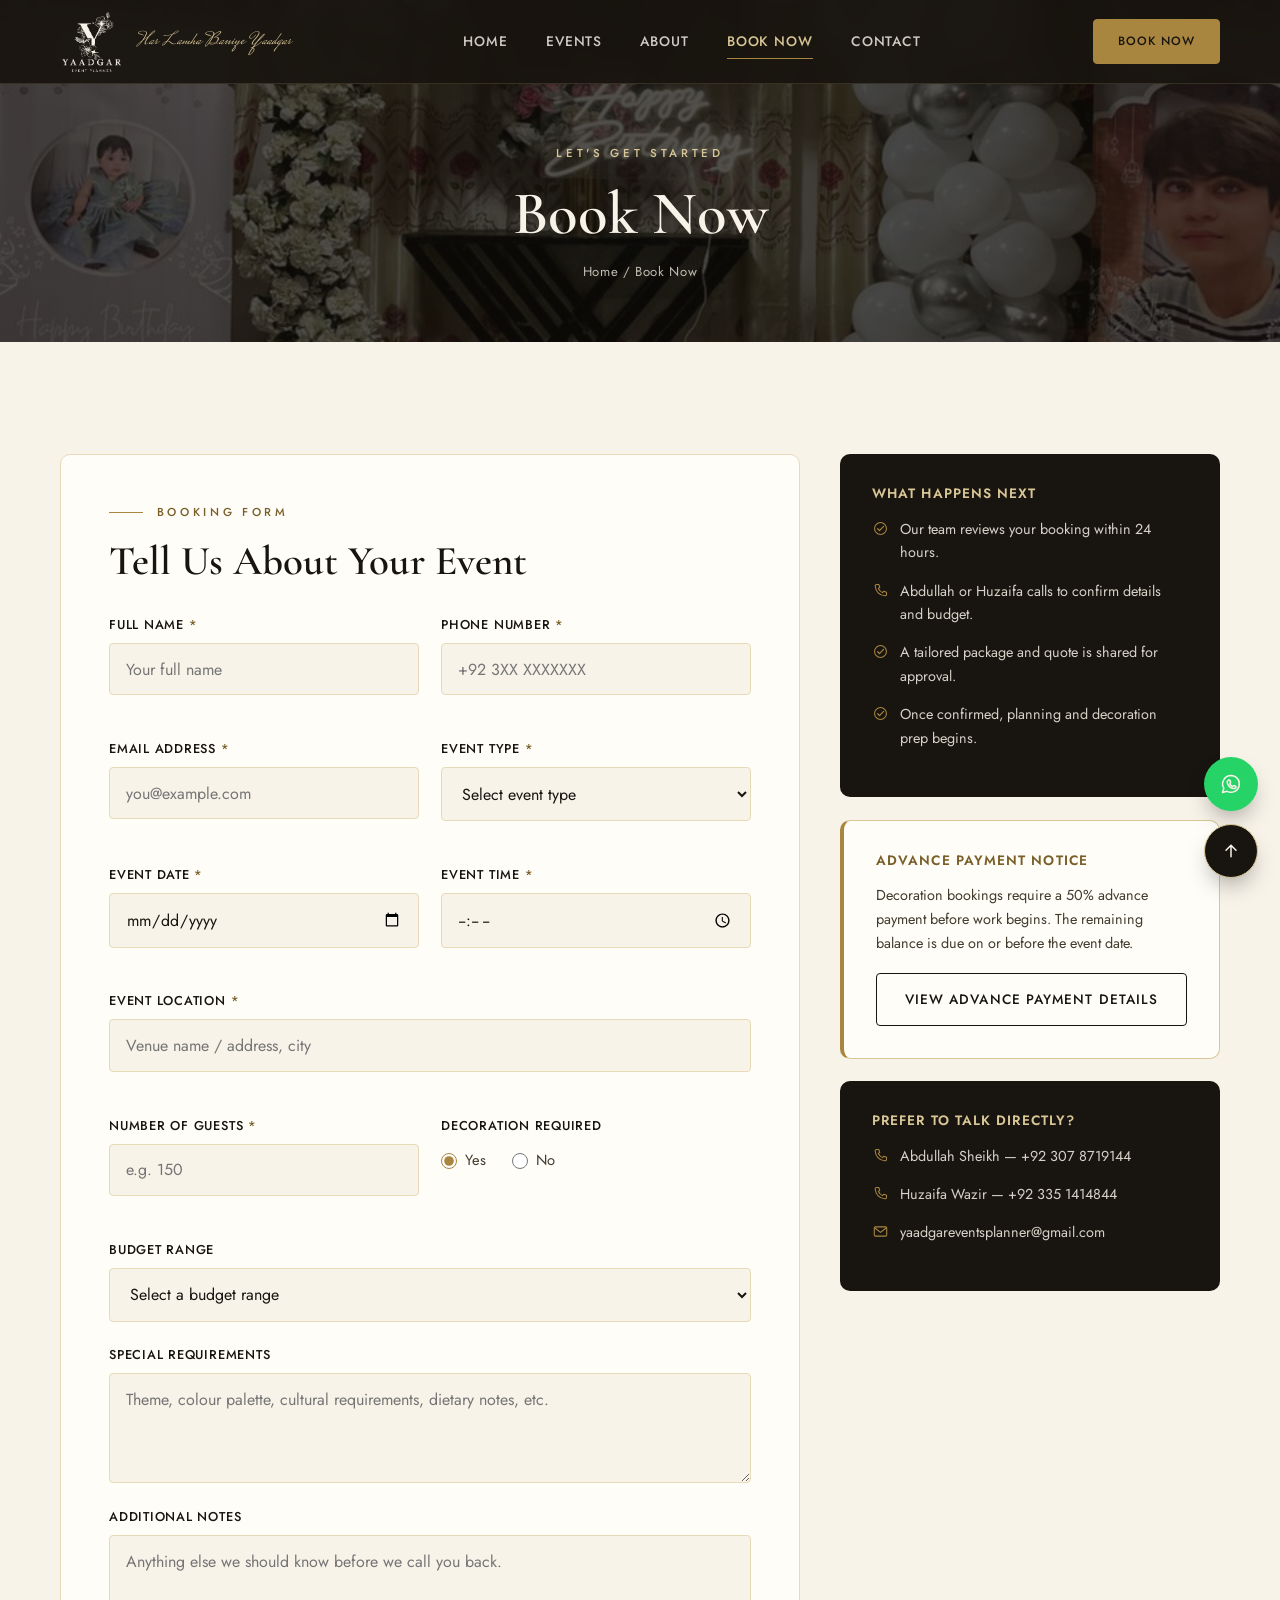
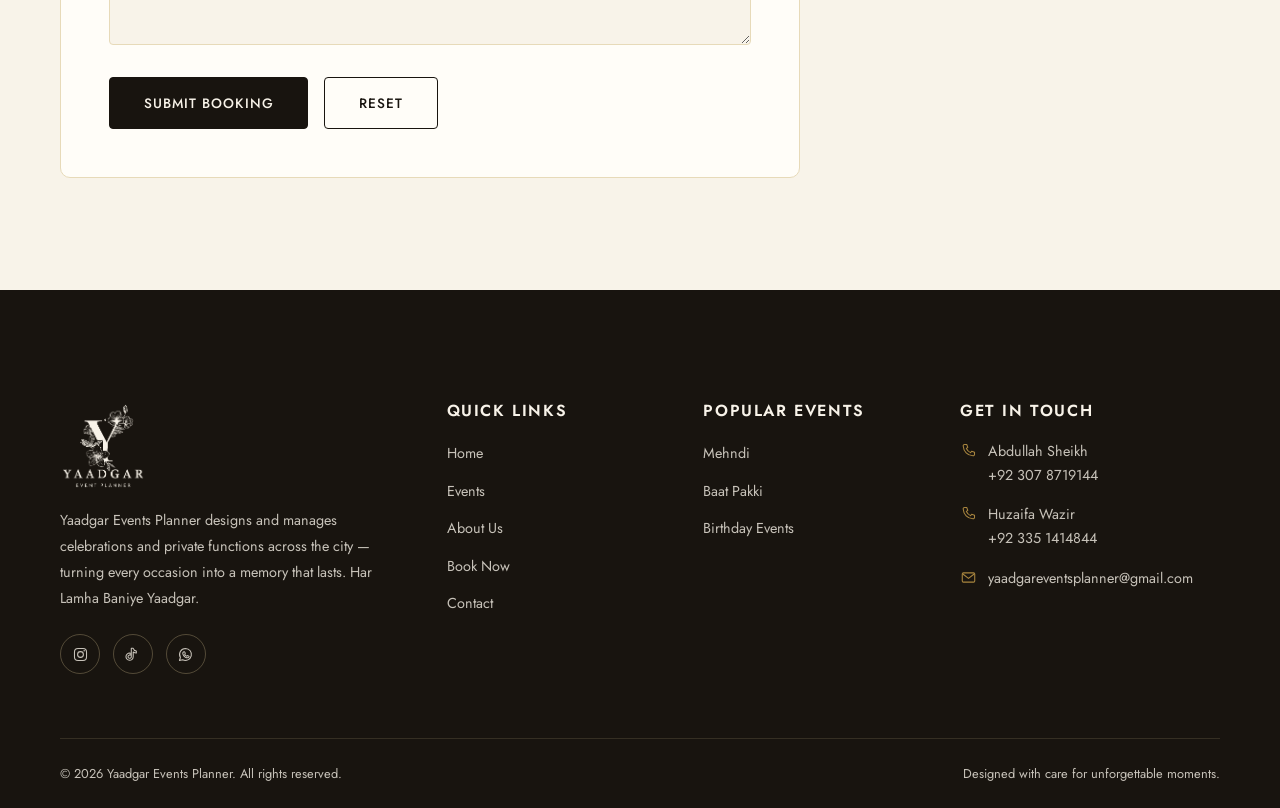
==== book.html @ baa15ef1 "website" ====
<!DOCTYPE html>
<html lang="en">
<head>
<meta charset="UTF-8">
<meta name="viewport" content="width=device-width, initial-scale=1.0">
<title>Book Now | Yaadgar Events Planner</title>
<meta name="description" content="Book your mehndi, corporate event or private party with Yaadgar Events Planner. Fill out our booking form and our team will confirm within 24 hours.">
<link rel="icon" href="images/logo/favicon.png" type="image/png">
<link rel="preconnect" href="https://fonts.googleapis.com">
<link rel="preconnect" href="https://fonts.gstatic.com" crossorigin>
<link href="https://fonts.googleapis.com/css2?family=Cormorant+Garamond:wght@500;600;700&family=Jost:wght@400;500;600&family=Mrs+Saint+Delafield&display=swap" rel="stylesheet">
<link rel="stylesheet" href="css/style.css">
</head>
<body data-page="book">

<div class="preloader" id="preloader"><div class="preloader-mark"><img src="images/logo/logo-cream.png" alt="Loading"><div class="preloader-bar"></div></div></div>

<div id="header-mount"></div>

<section class="page-hero" style="--img:url('../images/gallery/birthday/birthday-8.jpg'); min-height:38vh">
  <div>
    <p class="eyebrow">Let's Get Started</p>
    <h1>Book Now</h1>
    <p class="breadcrumb"><a href="index.html">Home</a> / Book Now</p>
  </div>
</section>

<section class="booking-wrap">
  <div class="container">
    <div class="booking-grid">

      <form class="booking-card reveal" id="bookingForm" novalidate>
        <p class="eyebrow">Booking Form</p>
        <h2 class="section-title" style="margin-bottom:1.8rem">Tell Us About Your Event</h2>

        <div class="form-grid">
          <div class="field">
            <label for="fullName">Full Name <span class="req">*</span></label>
            <input type="text" id="fullName" name="fullName" required placeholder="Your full name">
            <span class="error-msg"></span>
          </div>
          <div class="field">
            <label for="phone">Phone Number <span class="req">*</span></label>
            <input type="tel" id="phone" name="phone" required placeholder="+92 3XX XXXXXXX">
            <span class="error-msg"></span>
          </div>
          <div class="field">
            <label for="email">Email Address <span class="req">*</span></label>
            <input type="email" id="email" name="email" required placeholder="you@example.com">
            <span class="error-msg"></span>
          </div>
          <div class="field">
            <label for="eventType">Event Type <span class="req">*</span></label>
            <select id="eventType" name="eventType" required>
              <option value="">Select event type</option>
              <option>Birthday Events</option>
              <option>Mehndi</option>
              <option>Baat Pakki</option>
              <option>Bridal Shower</option>
              <option>Anniversary</option>
              <option>Aqeeqah</option>
            </select>
            <span class="error-msg"></span>
          </div>
          <div class="field">
            <label for="eventDate">Event Date <span class="req">*</span></label>
            <input type="date" id="eventDate" name="eventDate" required>
            <span class="error-msg"></span>
          </div>
          <div class="field">
            <label for="eventTime">Event Time <span class="req">*</span></label>
            <input type="time" id="eventTime" name="eventTime" required>
            <span class="error-msg"></span>
          </div>
          <div class="field full">
            <label for="location">Event Location <span class="req">*</span></label>
            <input type="text" id="location" name="location" required placeholder="Venue name / address, city">
            <span class="error-msg"></span>
          </div>
          <div class="field">
            <label for="guests">Number Of Guests <span class="req">*</span></label>
            <input type="number" id="guests" name="guests" min="1" required placeholder="e.g. 150">
            <span class="error-msg"></span>
          </div>
          <div class="field">
            <label>Decoration Required</label>
            <div class="radio-row">
              <label><input type="radio" name="decoration" value="Yes" checked> Yes</label>
              <label><input type="radio" name="decoration" value="No"> No</label>
            </div>
          </div>
          <div class="field full">
            <label for="budget">Budget Range</label>
            <select id="budget" name="budget">
              <option value="">Select a budget range</option>
              <option>Under PKR 100,000</option>
              <option>PKR 100,000 – 300,000</option>
              <option>PKR 300,000 – 600,000</option>
              <option>PKR 600,000 – 1,000,000</option>
              <option>Above PKR 1,000,000</option>
            </select>
          </div>
          <div class="field full">
            <label for="requirements">Special Requirements</label>
            <textarea id="requirements" name="requirements" placeholder="Theme, colour palette, cultural requirements, dietary notes, etc."></textarea>
          </div>
          <div class="field full">
            <label for="notes">Additional Notes</label>
            <textarea id="notes" name="notes" placeholder="Anything else we should know before we call you back."></textarea>
          </div>
        </div>

        <div class="form-actions">
          <button type="submit" class="btn btn-primary">Submit Booking</button>
          <button type="reset" class="btn btn-outline">Reset</button>
        </div>
      </form>

      <aside class="booking-aside">
        <div class="aside-card reveal">
          <h4>What Happens Next</h4>
          <ul>
            <li><svg><use href="#icon-check-circle"/></svg><span>Our team reviews your booking within 24 hours.</span></li>
            <li><svg><use href="#icon-phone"/></svg><span>Abdullah or Huzaifa calls to confirm details and budget.</span></li>
            <li><svg><use href="#icon-check-circle"/></svg><span>A tailored package and quote is shared for approval.</span></li>
            <li><svg><use href="#icon-check-circle"/></svg><span>Once confirmed, planning and decoration prep begins.</span></li>
          </ul>
        </div>
        <div class="aside-card notice reveal">
          <h4>Advance Payment Notice</h4>
          <p style="font-size:.9rem">Decoration bookings require a 50% advance payment before work begins. The remaining balance is due on or before the event date.</p>
          <button type="button" class="btn btn-outline btn-block" id="viewAdvancePaymentBtn" style="margin-top:1.1rem">View Advance Payment Details</button>
        </div>
        <div class="aside-card reveal">
          <h4>Prefer To Talk Directly?</h4>
          <ul>
            <li><svg><use href="#icon-phone"/></svg><span>Abdullah Sheikh — +92 307 8719144</span></li>
            <li><svg><use href="#icon-phone"/></svg><span>Huzaifa Wazir — +92 335 1414844</span></li>
            <li><svg><use href="#icon-mail"/></svg><span>yaadgareventsplanner@gmail.com</span></li>
          </ul>
        </div>
      </aside>
    </div>
  </div>
</section>

<div id="footer-mount"></div>
<div id="float-mount"></div>

<!-- Booking confirmation modal -->
<div class="modal-overlay" id="confirmModal">
  <div class="modal-box">
    <button class="modal-close-x" id="modalCloseX" aria-label="Close"><svg style="width:18px;height:18px"><use href="#icon-close"/></svg></button>
    <div class="modal-check"><svg><use href="#icon-check-circle"/></svg></div>
    <h3>Booking Received!</h3>
    <p>Thank you for choosing Yaadgar Events Planner. Our team will review your request and get in touch within 24 hours to confirm details.</p>
    <div style="display:flex;flex-direction:column;gap:.8rem">
      <button class="btn btn-gold" id="proceedAdvanceBtn">Proceed To Advance Payment</button>
      <button class="btn btn-outline" id="modalCloseBtn">Done</button>
    </div>
  </div>
</div>

<!-- Advance payment details modal -->
<div class="modal-overlay" id="advanceModal">
  <div class="modal-box" style="max-width:500px;text-align:left">
    <button class="modal-close-x" id="advanceModalCloseX" aria-label="Close"><svg style="width:18px;height:18px"><use href="#icon-close"/></svg></button>
    <div style="text-align:center">
      <div class="modal-check" style="background:var(--ink)"><svg><use href="#icon-wallet"/></svg></div>
      <h3>50% Advance Payment</h3>
      <p style="margin-bottom:1.6rem">Please pay 50% of your package amount using any of the methods below to confirm your booking. Share the payment screenshot with us on WhatsApp once done.</p>
    </div>
    <div style="display:flex;flex-direction:column;gap:1rem;margin-bottom:1.6rem">
      <div style="background:var(--cream);border:1px solid var(--sand);border-radius:var(--radius-sm);padding:1rem 1.2rem">
        <h4 style="font-size:.8rem;text-transform:uppercase;letter-spacing:.06em;color:var(--bronze-deep);margin-bottom:.4rem">Bank Transfer</h4>
        <p style="font-size:.9rem">Account Title: <strong>Muhammad Abdullah</strong><br>Bank: UBL<br>Account No: PK85UNIL0109000333225202</p>
      </div>
      <div style="background:var(--cream);border:1px solid var(--sand);border-radius:var(--radius-sm);padding:1rem 1.2rem">
        <h4 style="font-size:.8rem;text-transform:uppercase;letter-spacing:.06em;color:var(--bronze-deep);margin-bottom:.4rem">Naya Pay</h4>
        <p style="font-size:.9rem">Account Title: <strong>Huzaifa Wazir</strong><br>Number: +92 335 1414844</p>
      </div>
      <div style="background:var(--cream);border:1px solid var(--sand);border-radius:var(--radius-sm);padding:1rem 1.2rem">
        <h4 style="font-size:.8rem;text-transform:uppercase;letter-spacing:.06em;color:var(--bronze-deep);margin-bottom:.4rem">EasyPaisa</h4>
        <p style="font-size:.9rem">Account Title: <strong>Muhammad Abdullah</strong><br>Number: +92 307 8719144 </p>
      </div>
    </div>
    <a href="https://wa.me/923078719144" target="_blank" rel="noopener" class="btn btn-primary btn-block">Send Payment Screenshot On WhatsApp</a>
  </div>
</div>

<script src="js/main.js"></script>
<script>
  document.addEventListener('DOMContentLoaded', () => {
    initLayout('book');
    initBookingForm();
    initAdvancePaymentModal();
  });
</script>
</body>
</html>
---- css/style.css ----
/* ==========================================================================
   YAADGAR EVENTS PLANNER — Design System
   "Har Lamha Baniye Yaadgar"
   Palette drawn from the brand logo & business card: ivory, ink, bronze-gold.
   ========================================================================== */

/* ---- Design Tokens ---- */
:root{
  /* Colors */
  --cream:        #F8F3E9;
  --paper:        #FFFDF8;
  --sand:         #E7DAB9;
  --ink:          #18140F;
  --ink-soft:     #423B2E;
  --bronze:       #A9863F;
  --bronze-deep:  #7A5F28;
  --bronze-light: #D9C696;
  --overlay-dark: rgba(15, 12, 8, 0.72);

  /* Typography */
  --font-display: 'Cormorant Garamond', 'Georgia', serif;
  --font-body: 'Jost', 'Segoe UI', sans-serif;
  --font-script: 'Mrs Saint Delafield', cursive;

  /* Spacing scale */
  --space-xs: 0.5rem;
  --space-sm: 1rem;
  --space-md: 2rem;
  --space-lg: 4rem;
  --space-xl: 7rem;

  /* Layout */
  --container-w: 1240px;
  --radius-sm: 4px;
  --radius-md: 10px;
  --nav-height: 84px;

  /* Motion */
  --ease: cubic-bezier(.4,0,.2,1);
  --dur: 0.45s;
}

/* ---- Reset ---- */
*, *::before, *::after{ box-sizing: border-box; margin:0; padding:0; }
html{ scroll-behavior: smooth; scroll-padding-top: var(--nav-height); }
body{
  font-family: var(--font-body);
  color: var(--ink-soft);
  background: var(--cream);
  line-height: 1.65;
  -webkit-font-smoothing: antialiased;
  overflow-x: hidden;
}
img{ max-width:100%; display:block; }
a{ color:inherit; text-decoration:none; }
ul{ list-style:none; }
button{ font-family:inherit; cursor:pointer; border:none; background:none; }
input, textarea, select{ font-family:inherit; font-size:1rem; }
h1,h2,h3,h4{ font-family: var(--font-display); color: var(--ink); font-weight:600; line-height:1.15; }
.container{ max-width: var(--container-w); margin-inline:auto; padding-inline: clamp(1.25rem, 4vw, 2.5rem); }

@media (prefers-reduced-motion: reduce){
  *{ animation-duration: 0.01ms !important; animation-iteration-count: 1 !important; transition-duration: 0.01ms !important; scroll-behavior: auto !important; }
}

:focus-visible{ outline: 2px solid var(--bronze); outline-offset: 3px; }

/* ---- Typographic helpers ---- */
.eyebrow{
  font-family: var(--font-body);
  text-transform: uppercase;
  letter-spacing: 0.32em;
  font-size: 0.72rem;
  font-weight: 500;
  color: var(--bronze-deep);
  display:flex; align-items:center; gap: 0.85rem;
  margin-bottom: var(--space-sm);
}
.eyebrow::before{ content:""; width: 34px; height:1px; background: var(--bronze); display:inline-block; }
.eyebrow.center{ justify-content:center; }
.eyebrow.center::before{ display:none; }

.section-title{ font-size: clamp(2.1rem, 3.2vw, 3rem); margin-bottom: var(--space-sm); }
.section-sub{ max-width: 640px; color: var(--ink-soft); font-size: 1.05rem; }
.script{ font-family: var(--font-script); color: var(--bronze); font-weight:400; }

.section-head{ margin-bottom: var(--space-lg); }
.section-head.center{ text-align:center; margin-inline:auto; }
.section-head.center .section-sub{ margin-inline:auto; }

/* ---- Laurel Ornament (signature motif, echoes the logo crest) ---- */
.ornament{ display:flex; align-items:center; justify-content:center; gap: 1rem; margin: var(--space-lg) 0; color: var(--bronze); opacity:.85; }
.ornament svg{ width: 46px; height: 26px; }
.ornament .ornament-line{ width: 90px; height:1px; background: linear-gradient(90deg, transparent, var(--bronze-light)); }
.ornament .ornament-line.right{ background: linear-gradient(90deg, var(--bronze-light), transparent); }

.corner-flourish{ position:absolute; width:64px; height:64px; opacity:.5; color: var(--bronze-light); pointer-events:none; }
.corner-flourish.tl{ top:18px; left:18px; }
.corner-flourish.tr{ top:18px; right:18px; transform: scaleX(-1); }
.corner-flourish.bl{ bottom:18px; left:18px; transform: scaleY(-1); }
.corner-flourish.br{ bottom:18px; right:18px; transform: scale(-1,-1); }

/* ---- Buttons ---- */
.btn{
  display:inline-flex; align-items:center; justify-content:center; gap:.6rem;
  padding: 0.95rem 2.1rem;
  font-size: 0.85rem; letter-spacing: 0.08em; text-transform: uppercase; font-weight: 500;
  border-radius: var(--radius-sm);
  transition: all var(--dur) var(--ease);
  white-space: nowrap;
  position: relative;
}
.btn-primary{ background: var(--ink); color: var(--cream); border: 1px solid var(--ink); }
.btn-primary:hover{ background: var(--bronze-deep); border-color: var(--bronze-deep); transform: translateY(-2px); box-shadow: 0 14px 26px -12px rgba(122,95,40,.55); }
.btn-outline{ background: transparent; color: var(--ink); border: 1px solid var(--ink); }
.btn-outline:hover{ background: var(--ink); color: var(--cream); transform: translateY(-2px); }
.btn-outline.on-dark{ color: var(--cream); border-color: rgba(248,243,233,.55); }
.btn-outline.on-dark:hover{ background: var(--cream); color: var(--ink); }
.btn-gold{ background: var(--bronze); color: var(--ink); border: 1px solid var(--bronze); }
.btn-gold:hover{ background: var(--bronze-deep); border-color: var(--bronze-deep); color: var(--cream); transform: translateY(-2px); }
.btn-block{ width:100%; }
.btn[disabled]{ opacity:.6; cursor:not-allowed; transform:none !important; }

/* ==========================================================================
   NAVIGATION
   ========================================================================== */
.site-header{
  position: fixed; top:0; left:0; right:0; z-index: 999;
  height: var(--nav-height);
  display:flex; align-items:center;
  background: rgba(24,20,15,0.92);
  backdrop-filter: blur(10px);
  border-bottom: 1px solid rgba(217,198,150,0.15);
  transition: background var(--dur) var(--ease), height var(--dur) var(--ease);
}
.site-header.scrolled{ height: 68px; background: rgba(24,20,15,0.98); box-shadow: 0 10px 30px -18px rgba(0,0,0,.6); }
.nav-inner{ width:100%; display:flex; align-items:center; justify-content:space-between; gap: 1.5rem; }

.brand{ display:flex; align-items:center; gap:.9rem; flex-shrink:0; }
.brand-logo{ height:64px; width:auto; display:block; transition: height var(--dur) var(--ease), transform var(--dur) var(--ease); }
.site-header.scrolled .brand-logo{ height:50px; }
.brand:hover .brand-logo{ transform: scale(1.045); }
.brand-text{ display:flex; flex-direction:column; justify-content:center; line-height:1.1; }
.brand-text .tag{ font-family: var(--font-script); font-size:1.15rem; color: var(--bronze-light); }

.nav-links{ display:flex; align-items:center; gap: 2.4rem; }
.nav-links a{
  color: rgba(248,243,233,.82); font-size:.86rem; letter-spacing:.06em; text-transform:uppercase;
  font-weight:500; position:relative; padding: 6px 0;
}
.nav-links a::after{
  content:""; position:absolute; left:0; bottom:0; height:1px; width:0; background: var(--bronze);
  transition: width var(--dur) var(--ease);
}
.nav-links a:hover::after, .nav-links a.active::after{ width:100%; }
.nav-links a.active{ color: var(--bronze-light); }
.nav-cta{ display:flex; align-items:center; gap:1rem; }
.nav-cta .btn{ padding: 0.7rem 1.5rem; font-size:.75rem; }

.hamburger{ display:none; flex-direction:column; gap:5px; width:32px; z-index:1001; background:none; }
.hamburger span{ height:2px; width:100%; background: var(--cream); transition: all var(--dur) var(--ease); }
.hamburger.active span:nth-child(1){ transform: translateY(7px) rotate(45deg); }
.hamburger.active span:nth-child(2){ opacity:0; }
.hamburger.active span:nth-child(3){ transform: translateY(-7px) rotate(-45deg); }

.mobile-nav{
  position: fixed; inset:0; background: var(--ink); z-index: 998;
  display:flex; flex-direction:column; align-items:center; justify-content:center; gap: 2.2rem;
  transform: translateY(-100%); transition: transform 0.5s var(--ease);
}
.mobile-nav.open{ transform: translateY(0); }
.mobile-nav a{ font-family: var(--font-display); font-size:1.9rem; color: var(--cream); }
.mobile-nav a.active{ color: var(--bronze); }
.mobile-nav .btn{ margin-top:1rem; }

@media (max-width: 960px){
  .nav-links, .nav-cta{ display:none; }
  .hamburger{ display:flex; }
}

/* ==========================================================================
   HERO
   ========================================================================== */
.hero{
  position:relative; min-height: 100svh; display:flex; align-items:center; justify-content:center;
  text-align:center; color: var(--cream); overflow:hidden;
  padding-top: calc(var(--nav-height) + 1rem); padding-bottom: 110px;
  background: linear-gradient(var(--overlay-dark), var(--overlay-dark)), url('../images/gallery/baat-pakki/baat-pakki-6.jpg') center 30%/cover no-repeat, var(--ink);
}
.hero::before{
  content:""; position:absolute; inset:0;
  background: radial-gradient(ellipse at center, transparent 40%, rgba(0,0,0,.55) 100%);
}
.hero-content{ position:relative; z-index:2; max-width: 780px; padding: 0 1.5rem; }
.hero .eyebrow{ justify-content:center; color: var(--bronze-light); }
.hero .eyebrow::before{ display:none; }
.hero h1{
  font-size: clamp(2.6rem, 6.5vw, 5.2rem); color: var(--cream); margin-bottom: .5rem;
  opacity:0; animation: riseIn 1s var(--ease) .2s forwards;
}
.hero .tagline{ font-family: var(--font-script); font-size: clamp(1.6rem, 3vw, 2.4rem); color: var(--bronze-light);
  margin-bottom: var(--space-md); opacity:0; animation: riseIn 1s var(--ease) .45s forwards; }
.hero-actions{ display:flex; flex-wrap:wrap; gap:1rem; justify-content:center; opacity:0; animation: riseIn 1s var(--ease) .7s forwards; }

@keyframes riseIn{ from{ opacity:0; transform: translateY(22px); } to{ opacity:1; transform:translateY(0); } }

.scroll-cue{
  position:absolute; bottom: 34px; left:50%; transform: translateX(-50%); z-index:2;
  display:flex; flex-direction:column; align-items:center; gap:.5rem; color: rgba(248,243,233,.75);
  font-size:.68rem; letter-spacing:.25em; text-transform:uppercase;
}
.scroll-cue .line{ width:1px; height:36px; background: rgba(248,243,233,.5); position:relative; overflow:hidden; }
.scroll-cue .line::after{ content:""; position:absolute; top:-100%; left:0; width:100%; height:100%; background: var(--bronze); animation: scrollDown 2s ease-in-out infinite; }
@media (max-height: 600px){ .scroll-cue{ display:none; } }
@keyframes scrollDown{ 0%{ top:-100%; } 60%{ top:100%; } 100%{ top:100%; } }

/* Page (interior) header banner, used on non-home pages */
.page-hero{
  position:relative; min-height: 50vh; display:flex; align-items:center; justify-content:center; text-align:center;
  color: var(--cream); background: linear-gradient(var(--overlay-dark), var(--overlay-dark)), var(--img, url('../images/gallery/mehndi/mehndi-1.jpg')) center/cover;
  padding-top: calc(var(--nav-height) + 2.5rem); padding-bottom: 2.5rem; margin-top:0;
}
.page-hero .eyebrow{ justify-content:center; color:var(--bronze-light); }
.page-hero .eyebrow::before{ display:none; }
.page-hero h1{ color:var(--cream); font-size: clamp(2.4rem, 5vw, 3.8rem); }
.breadcrumb{ margin-top:.75rem; font-size:.82rem; color: rgba(248,243,233,.75); letter-spacing:.05em; }
.breadcrumb a:hover{ color: var(--bronze-light); }

/* ==========================================================================
   SERVICES / CATEGORY CARDS
   ========================================================================== */
.services{ padding: var(--space-xl) 0; background: var(--cream); }
.cards-grid{ display:grid; grid-template-columns: repeat(4, 1fr); gap: 1.6rem; }
@media (max-width: 1080px){ .cards-grid{ grid-template-columns: repeat(2,1fr); } }
@media (max-width: 560px){ .cards-grid{ grid-template-columns: 1fr; } }

.service-card{
  background: var(--paper); border: 1px solid var(--sand); border-radius: var(--radius-md);
  padding: 2.4rem 1.8rem; text-align:center; position:relative; overflow:hidden;
  transition: transform var(--dur) var(--ease), box-shadow var(--dur) var(--ease), border-color var(--dur) var(--ease);
}
.service-card::before{
  content:""; position:absolute; top:0; left:0; right:0; height:3px;
  background: linear-gradient(90deg, var(--bronze-light), var(--bronze), var(--bronze-light));
  transform: scaleX(0); transition: transform var(--dur) var(--ease);
}
.service-card:hover{ transform: translateY(-8px); box-shadow: 0 26px 40px -24px rgba(24,20,15,.28); border-color: var(--bronze-light); }
.service-card:hover::before{ transform: scaleX(1); }
.service-icon{
  width:64px; height:64px; margin: 0 auto 1.3rem; border-radius:50%;
  background: var(--cream); border:1px solid var(--bronze-light); color: var(--bronze-deep);
  display:flex; align-items:center; justify-content:center; transition: all var(--dur) var(--ease);
}
.service-icon svg{ width:28px; height:28px; }
.service-card:hover .service-icon{ background: var(--bronze); color: var(--paper); transform: rotate(-8deg); }
.service-card h3{ font-size:1.35rem; margin-bottom:.6rem; }
.service-card p{ font-size:.92rem; color: var(--ink-soft); margin-bottom: 1.3rem; min-height: 66px; }
.card-link{ font-size:.76rem; letter-spacing:.12em; text-transform:uppercase; color: var(--bronze-deep); font-weight:600; display:inline-flex; align-items:center; gap:.4rem; }
.card-link svg{ width:14px; height:14px; transition: transform var(--dur) var(--ease); }
.card-link:hover svg{ transform: translateX(4px); }

/* ==========================================================================
   GALLERY (masonry + lightbox)
   ========================================================================== */
.gallery-section{ padding: var(--space-xl) 0; background: var(--paper); position:relative; }
.filter-bar{ display:flex; flex-wrap:wrap; gap:.7rem; justify-content:center; margin-bottom: var(--space-md); }
.filter-btn{
  padding: .55rem 1.3rem; border: 1px solid var(--sand); border-radius: 30px; font-size:.78rem;
  letter-spacing:.06em; text-transform:uppercase; color: var(--ink-soft); transition: all var(--dur) var(--ease);
}
.filter-btn:hover{ border-color: var(--bronze); color: var(--bronze-deep); }
.filter-btn.active{ background: var(--ink); border-color: var(--ink); color: var(--cream); }

.masonry{ column-count:4; column-gap: 1.1rem; }
@media (max-width:1100px){ .masonry{ column-count:3; } }
@media (max-width:760px){ .masonry{ column-count:2; } }
@media (max-width:480px){ .masonry{ column-count:1; } }

.gallery-item{
  break-inside: avoid; margin-bottom: 1.1rem; cursor: pointer;
  border-radius: var(--radius-md); overflow:hidden; background: var(--paper);
}
.g-media{ position:relative; overflow:hidden; background: var(--sand); }
.g-media img{ width:100%; display:block; transition: transform .6s var(--ease), filter .6s var(--ease); }
.gallery-item:hover .g-media img{ transform: scale(1.08); }
.g-media .g-overlay{
  position:absolute; inset:0; background: linear-gradient(0deg, rgba(15,12,8,.78), transparent 55%);
  display:flex; align-items:flex-end; padding: 1rem; opacity:0; transition: opacity var(--dur) var(--ease);
}
.gallery-item:hover .g-media .g-overlay{ opacity:1; }
.g-overlay span{ color: var(--cream); font-size:.78rem; letter-spacing:.08em; text-transform:uppercase; display:flex; align-items:center; gap:.5rem; }

.gallery-item.lazy{ background: var(--sand); min-height: 160px; }

.g-price{
  background: var(--ink); color: var(--bronze-light); text-align:center;
  padding: .6rem .5rem; font-size: .8rem; letter-spacing:.04em; font-weight:500;
  border-top: 1px solid rgba(217,198,150,.2);
}

/* Placeholder tiles for categories without uploaded photos yet */
.gallery-placeholder{
  aspect-ratio: 4/5; border-radius: var(--radius-md); display:flex; flex-direction:column; align-items:center; justify-content:center;
  gap:.8rem; text-align:center; padding:1.5rem;
  background:
    repeating-linear-gradient(135deg, rgba(169,134,63,.09) 0 2px, transparent 2px 22px),
    linear-gradient(155deg, var(--ink) 0%, #2c2416 100%);
  color: var(--bronze-light); border: 1px solid var(--bronze-deep);
}
.gallery-placeholder svg{ width:34px; height:34px; opacity:.85; }
.gallery-placeholder span{ font-size:.72rem; letter-spacing:.12em; text-transform:uppercase; color: rgba(217,198,150,.8); }

/* Lightbox */
.lightbox{
  position:fixed; inset:0; background: rgba(12,10,7,.95); z-index:1200; display:none;
  align-items:center; justify-content:center; padding: 2rem;
}
.lightbox.open{ display:flex; }
.lightbox img{ max-width: 90vw; max-height: 82vh; border-radius: 4px; box-shadow: 0 30px 60px rgba(0,0,0,.6); animation: zoomIn .35s var(--ease); }
@keyframes zoomIn{ from{ opacity:0; transform: scale(.94); } to{ opacity:1; transform:scale(1); } }
.lightbox-close, .lightbox-nav{
  position:absolute; color: var(--cream); background: rgba(248,243,233,.08); border:1px solid rgba(248,243,233,.25);
  width:48px; height:48px; border-radius:50%; display:flex; align-items:center; justify-content:center; transition: all var(--dur) var(--ease);
}
.lightbox-close:hover, .lightbox-nav:hover{ background: var(--bronze); border-color: var(--bronze); }
.lightbox-close{ top:24px; right:24px; }
.lightbox-nav.prev{ left:24px; top:50%; transform:translateY(-50%); }
.lightbox-nav.next{ right:24px; top:50%; transform:translateY(-50%); }
.lightbox-caption{ position:absolute; bottom:24px; left:50%; transform:translateX(-50%); color: var(--bronze-light); font-size:.85rem; letter-spacing:.1em; text-transform:uppercase; }

/* ==========================================================================
   WHY CHOOSE US
   ========================================================================== */
.why-us{ padding: var(--space-xl) 0; background: var(--ink); color: var(--cream); position:relative; }
.why-grid{ display:grid; grid-template-columns: repeat(3,1fr); gap: 1.6rem; margin-top: var(--space-md); }
@media (max-width:900px){ .why-grid{ grid-template-columns: repeat(2,1fr); } }
@media (max-width:560px){ .why-grid{ grid-template-columns: 1fr; } }
.why-us .section-head h2, .why-us .eyebrow{ color: var(--cream); }
.why-us .eyebrow{ color: var(--bronze-light); }
.why-card{
  border: 1px solid rgba(217,198,150,.18); padding: 2rem 1.6rem; border-radius: var(--radius-md);
  transition: all var(--dur) var(--ease); background: rgba(255,255,255,.02);
}
.why-card:hover{ background: rgba(217,198,150,.06); border-color: var(--bronze); transform: translateY(-5px); }
.why-icon{ width:46px; height:46px; color: var(--bronze); margin-bottom:1rem; }
.why-card h3{ color: var(--cream); font-size:1.2rem; margin-bottom:.5rem; }
.why-card p{ font-size:.9rem; color: rgba(248,243,233,.72); }

/* ==========================================================================
   TESTIMONIALS
   ========================================================================== */
.testimonials{ padding: var(--space-xl) 0; background: var(--cream); text-align:center; }
.t-track{ position:relative; max-width: 760px; margin: 0 auto; min-height: 260px; }
.t-slide{ position:absolute; inset:0; opacity:0; transform: translateY(14px); transition: all .6s var(--ease); pointer-events:none; }
.t-slide.active{ opacity:1; transform:translateY(0); pointer-events:auto; }
.t-quote{ width:34px; height:34px; color: var(--bronze); margin: 0 auto 1.2rem; }
.t-text{ font-family: var(--font-display); font-size: clamp(1.2rem, 2vw, 1.55rem); color: var(--ink); font-style:italic; margin-bottom: 1.4rem; }
.t-stars{ color: var(--bronze); display:flex; gap:.3rem; justify-content:center; margin-bottom:.9rem; }
.t-stars svg{ width:16px; height:16px; }
.t-name{ font-weight:600; color: var(--ink); }
.t-role{ font-size:.82rem; color: var(--ink-soft); }
.t-dots{ display:flex; justify-content:center; gap:.6rem; margin-top: 2rem; }
.t-dots button{ width:9px; height:9px; border-radius:50%; background: var(--sand); transition: all var(--dur) var(--ease); }
.t-dots button.active{ background: var(--bronze); width:26px; border-radius:5px; }

/* ==========================================================================
   CTA BAND
   ========================================================================== */
.cta-band{
  position:relative; padding: var(--space-xl) 0; text-align:center; color: var(--cream);
  background: linear-gradient(var(--overlay-dark), var(--overlay-dark)), url('../images/gallery/bridal-shower/bridal-2.jpg') center/cover fixed;
}
.cta-band h2{ color: var(--cream); font-size: clamp(2rem, 4vw, 3.2rem); margin-bottom: 1.4rem; }
.cta-band .actions{ display:flex; gap:1rem; justify-content:center; flex-wrap:wrap; }

/* ==========================================================================
   FAQ
   ========================================================================== */
.faq{ padding: var(--space-xl) 0; background: var(--paper); }
.faq-list{ max-width: 780px; margin: 0 auto; }
.faq-item{ border-bottom: 1px solid var(--sand); }
.faq-q{
  width:100%; display:flex; align-items:center; justify-content:space-between; text-align:left;
  padding: 1.4rem 0; font-family: var(--font-display); font-size:1.15rem; color: var(--ink);
}
.faq-q svg{ width:18px; height:18px; color: var(--bronze); flex-shrink:0; transition: transform var(--dur) var(--ease); }
.faq-item.open .faq-q svg{ transform: rotate(135deg); }
.faq-a{ max-height:0; overflow:hidden; transition: max-height .45s var(--ease); }
.faq-a p{ padding-bottom: 1.4rem; color: var(--ink-soft); font-size:.95rem; max-width: 640px; }

/* ==========================================================================
   FOOTER
   ========================================================================== */
.site-footer{ background: var(--ink); color: rgba(248,243,233,.78); padding-top: var(--space-xl); position:relative; overflow:hidden; }
.footer-grid{ display:grid; grid-template-columns: 1.6fr 1fr 1fr 1.2fr; gap: 2.5rem; padding-bottom: var(--space-lg); }
@media (max-width:900px){ .footer-grid{ grid-template-columns: 1fr 1fr; } }
@media (max-width:560px){ .footer-grid{ grid-template-columns: 1fr; } }
.footer-brand .footer-logo{ height:88px; width:auto; margin-bottom: 1.1rem; }
.footer-brand p{ font-size:.9rem; max-width: 320px; margin-top: .8rem; line-height:1.8; }
.footer h4{ color: var(--cream); font-size:1rem; text-transform:uppercase; letter-spacing:.1em; margin-bottom:1.2rem; font-family: var(--font-body); font-weight:600; }
.footer-links li{ margin-bottom:.7rem; }
.footer-links a{ font-size:.9rem; transition: all var(--dur) var(--ease); }
.footer-links a:hover{ color: var(--bronze-light); padding-left:4px; }
.footer-contact li{ display:flex; align-items:flex-start; gap:.7rem; margin-bottom:1rem; font-size:.9rem; }
.footer-contact svg{ width:17px; height:17px; color: var(--bronze); flex-shrink:0; margin-top:2px; }
.social-row{ display:flex; gap:.8rem; margin-top:1.4rem; }
.social-row a{
  width:40px; height:40px; border-radius:50%; border:1px solid rgba(217,198,150,.3);
  display:flex; align-items:center; justify-content:center; transition: all var(--dur) var(--ease);
}
.social-row svg{ width:17px; height:17px; }
.social-row a:hover{ background: var(--bronze); border-color: var(--bronze); color: var(--ink); transform: translateY(-3px); }
.footer-bottom{ border-top: 1px solid rgba(217,198,150,.15); padding: 1.5rem 0; display:flex; justify-content:space-between; flex-wrap:wrap; gap:1rem; font-size:.8rem; }

/* ==========================================================================
   FLOATING BUTTONS
   ========================================================================== */
.float-stack{ position:fixed; right: 22px; bottom: 22px; z-index: 500; display:flex; flex-direction:column; gap: .8rem; align-items:flex-end; }
.float-btn{
  width:54px; height:54px; border-radius:50%; display:flex; align-items:center; justify-content:center;
  box-shadow: 0 12px 24px -8px rgba(0,0,0,.4); transition: all var(--dur) var(--ease); color: var(--cream);
}
.float-btn svg{ width:24px; height:24px; }
.float-btn.whatsapp{ background:#25D366; }
.float-btn.top{ background: var(--ink); border:1px solid var(--bronze-light); opacity:0; pointer-events:none; transform: translateY(10px); }
.float-btn.top.show{ opacity:1; pointer-events:auto; transform:translateY(0); }
.float-btn:hover{ transform: translateY(-4px) scale(1.05); }

/* ==========================================================================
   PRELOADER
   ========================================================================== */
.preloader{
  position:fixed; inset:0; background: var(--ink); z-index: 3000; display:flex; align-items:center; justify-content:center;
  transition: opacity .6s var(--ease), visibility .6s var(--ease);
}
.preloader.hide{ opacity:0; visibility:hidden; }
.preloader-mark{ text-align:center; }
.preloader-mark img{ height:130px; width:auto; margin:0 auto 1.3rem; }
.preloader-bar{ width:140px; height:2px; background: rgba(217,198,150,.2); margin: 0 auto; overflow:hidden; }
.preloader-bar::after{ content:""; display:block; width:40%; height:100%; background: var(--bronze); animation: loadbar 1.1s ease-in-out infinite; }
@keyframes loadbar{ 0%{ transform: translateX(-100%); } 100%{ transform: translateX(350%); } }

/* ==========================================================================
   SCROLL REVEAL
   ========================================================================== */
.reveal{ opacity:0; transform: translateY(26px); transition: opacity .8s var(--ease), transform .8s var(--ease); }
.reveal.in{ opacity:1; transform:translateY(0); }
.reveal-stagger > *{ opacity:0; transform: translateY(26px); transition: opacity .7s var(--ease), transform .7s var(--ease); }
.reveal-stagger.in > *{ opacity:1; transform:translateY(0); }
.reveal-stagger.in > *:nth-child(1){ transition-delay: .05s; }
.reveal-stagger.in > *:nth-child(2){ transition-delay: .15s; }
.reveal-stagger.in > *:nth-child(3){ transition-delay: .25s; }
.reveal-stagger.in > *:nth-child(4){ transition-delay: .35s; }
.reveal-stagger.in > *:nth-child(5){ transition-delay: .45s; }
.reveal-stagger.in > *:nth-child(6){ transition-delay: .55s; }
.reveal-stagger.in > *:nth-child(7){ transition-delay: .65s; }
.reveal-stagger.in > *:nth-child(8){ transition-delay: .75s; }

/* ==========================================================================
   PAGE-SPECIFIC: ABOUT
   ========================================================================== */
.about-split{ display:grid; grid-template-columns: 1fr 1fr; gap: 3.5rem; align-items:center; padding: var(--space-xl) 0; }
@media (max-width:900px){ .about-split{ grid-template-columns:1fr; } }
.about-media{ position:relative; }
.about-media .frame-main{ border-radius: var(--radius-md); overflow:hidden; box-shadow: 0 30px 60px -30px rgba(24,20,15,.4); }
.about-media .frame-accent{
  position:absolute; bottom:-30px; left:-30px; width:52%; border: 8px solid var(--paper); border-radius: var(--radius-md);
  box-shadow: 0 20px 40px -20px rgba(24,20,15,.35);
}
@media (max-width:600px){ .about-media .frame-accent{ display:none; } }
.about-text p{ margin-bottom: 1rem; }
.stat-row{ display:flex; gap: 2.4rem; margin-top: 2rem; flex-wrap:wrap; }
.stat-row .stat b{ font-family: var(--font-display); font-size: 2.1rem; color: var(--bronze-deep); display:block; }
.stat-row .stat span{ font-size:.78rem; text-transform:uppercase; letter-spacing:.08em; color: var(--ink-soft); }

.notice-box{
  display:flex; gap:1.1rem; align-items:flex-start; background: var(--paper); border:1px solid var(--bronze-light);
  border-left: 4px solid var(--bronze); border-radius: var(--radius-md); padding: 1.6rem 1.8rem; margin: var(--space-md) 0;
}
.notice-box svg{ width:26px; height:26px; color: var(--bronze-deep); flex-shrink:0; margin-top:2px; }
.notice-box h4{ font-family: var(--font-body); font-weight:600; color: var(--ink); margin-bottom:.3rem; font-size:1rem; text-transform:uppercase; letter-spacing:.05em; }
.notice-box p{ font-size:.92rem; }

.mv-grid{ display:grid; grid-template-columns: repeat(3,1fr); gap: 1.6rem; padding-bottom: var(--space-lg); }
@media (max-width:860px){ .mv-grid{ grid-template-columns:1fr; } }
.mv-card{ background: var(--paper); border:1px solid var(--sand); border-radius: var(--radius-md); padding: 2.2rem; text-align:center; }
.mv-card svg{ width:38px; height:38px; color: var(--bronze); margin-bottom:1rem; }
.mv-card h3{ margin-bottom:.6rem; font-size:1.3rem; }
.mv-card p{ font-size:.92rem; }

/* ==========================================================================
   PAGE-SPECIFIC: EVENTS PAGE
   ========================================================================== */
.event-block{ padding: var(--space-xl) 0; }
.event-block:nth-of-type(even){ background: var(--paper); }
.event-banner{
  position:relative; border-radius: var(--radius-md); overflow:hidden; min-height: 320px; display:flex; align-items:flex-end;
  color: var(--cream); margin-bottom: var(--space-md);
  background: linear-gradient(rgba(15,12,8,.15), rgba(15,12,8,.82)), var(--img) center/cover;
}
.event-banner-content{ padding: 2.2rem; }
.event-banner-content h2{ color: var(--cream); font-size: clamp(1.9rem, 3.5vw, 2.7rem); }
.event-banner-content p{ color: rgba(248,243,233,.85); max-width: 560px; margin-top:.5rem; }
.event-meta{ display:flex; align-items:center; justify-content:space-between; flex-wrap:wrap; gap:1rem; margin-bottom: 1.4rem; }
.event-meta p{ max-width: 620px; }

/* ==========================================================================
   PAGE-SPECIFIC: BOOKING FORM
   ========================================================================== */
.booking-wrap{ padding: var(--space-xl) 0; }
.booking-grid{ display:grid; grid-template-columns: 1fr 380px; gap: 2.5rem; align-items:flex-start; }
@media (max-width:980px){ .booking-grid{ grid-template-columns:1fr; } }

.booking-card{ background: var(--paper); border:1px solid var(--sand); border-radius: var(--radius-md); padding: clamp(1.5rem, 4vw, 3rem); }
.form-grid{ display:grid; grid-template-columns: 1fr 1fr; gap: 1.4rem; }
@media (max-width:640px){ .form-grid{ grid-template-columns:1fr; } }
.field{ display:flex; flex-direction:column; gap:.5rem; }
.field.full{ grid-column: 1 / -1; }
.field label{ font-size:.8rem; text-transform:uppercase; letter-spacing:.06em; color: var(--ink); font-weight:500; }
.field label .req{ color: var(--bronze-deep); }
.field input, .field select, .field textarea{
  padding: .85rem 1rem; border: 1px solid var(--sand); border-radius: var(--radius-sm); background: var(--cream);
  color: var(--ink); transition: all var(--dur) var(--ease);
}
.field input:focus, .field select:focus, .field textarea:focus{ border-color: var(--bronze); background: var(--paper); box-shadow: 0 0 0 3px rgba(169,134,63,.15); }
.field textarea{ resize: vertical; min-height: 110px; }
.radio-row{ display:flex; gap: 1.6rem; padding-top:.3rem; }
.radio-row label{ display:flex; align-items:center; gap:.5rem; text-transform:none; letter-spacing:0; font-weight:400; font-size:.92rem; color: var(--ink-soft); }
.radio-row input{ width:16px; height:16px; accent-color: var(--bronze); }
.form-actions{ display:flex; gap:1rem; margin-top: 2rem; flex-wrap:wrap; }
.error-msg{ color:#a4372c; font-size:.78rem; min-height: 1em; }
.field.error input, .field.error select, .field.error textarea{ border-color:#a4372c; }

.booking-aside{ position:sticky; top: calc(var(--nav-height) + 20px); display:flex; flex-direction:column; gap:1.4rem; }
.aside-card{ background: var(--ink); color: var(--cream); border-radius: var(--radius-md); padding: 2rem; }
.aside-card h4{ color: var(--bronze-light); font-family: var(--font-body); text-transform:uppercase; letter-spacing:.08em; font-size:.85rem; margin-bottom:1rem; }
.aside-card ul li{ display:flex; gap:.7rem; margin-bottom:.9rem; font-size:.9rem; color: rgba(248,243,233,.85); }
.aside-card ul li svg{ width:17px; height:17px; color: var(--bronze); flex-shrink:0; margin-top:2px; }
.aside-card.notice{ background: var(--paper); color: var(--ink-soft); border:1px solid var(--bronze-light); border-left:4px solid var(--bronze); }
.aside-card.notice h4{ color: var(--bronze-deep); }

/* Modal (booking confirmation) */
.modal-overlay{ position:fixed; inset:0; background: rgba(12,10,7,.72); z-index:1300; display:none; align-items:center; justify-content:center; padding:1.5rem; }
.modal-overlay.open{ display:flex; }
.modal-box{ background: var(--paper); max-width: 460px; width:100%; border-radius: var(--radius-md); padding: 2.6rem 2.2rem; text-align:center; position:relative; animation: zoomIn .4s var(--ease); }
.modal-check{ width:70px; height:70px; border-radius:50%; background: var(--bronze); color: var(--paper); display:flex; align-items:center; justify-content:center; margin: 0 auto 1.4rem; }
.modal-check svg{ width:34px; height:34px; }
.modal-box h3{ margin-bottom:.7rem; }
.modal-box p{ font-size:.94rem; margin-bottom:1.6rem; }
.modal-close-x{ position:absolute; top:16px; right:16px; width:32px; height:32px; border-radius:50%; display:flex; align-items:center; justify-content:center; color: var(--ink-soft); }
.modal-close-x:hover{ background: var(--cream); }

/* ==========================================================================
   PAGE-SPECIFIC: CONTACT
   ========================================================================== */
.contact-grid{ display:grid; grid-template-columns: 1fr 1fr; gap: 3rem; padding: var(--space-xl) 0; align-items:flex-start; }
@media (max-width:940px){ .contact-grid{ grid-template-columns:1fr; } }
.contact-info-list{ display:flex; flex-direction:column; gap:1.3rem; margin: 1.8rem 0; }
.contact-info-item{ display:flex; gap:1rem; align-items:flex-start; }
.contact-info-item .ic{ width:46px; height:46px; border-radius:50%; background: var(--paper); border:1px solid var(--bronze-light); color: var(--bronze-deep); display:flex; align-items:center; justify-content:center; flex-shrink:0; }
.contact-info-item .ic svg{ width:19px; height:19px; }
.contact-info-item h4{ font-size:1rem; color: var(--ink); margin-bottom:.15rem; }
.contact-info-item p, .contact-info-item a{ font-size:.92rem; }
.hours-table{ width:100%; border-collapse: collapse; margin-top:1rem; }
.hours-table td{ padding:.55rem 0; border-bottom:1px solid var(--sand); font-size:.9rem; }
.hours-table td:last-child{ text-align:right; color: var(--ink); font-weight:500; }
.map-wrap{ border-radius: var(--radius-md); overflow:hidden; border:1px solid var(--sand); margin-top:1.5rem; height:260px; position:relative; }
.map-placeholder{ width:100%; height:100%; background:
  linear-gradient(rgba(24,20,15,.06), rgba(24,20,15,.06)), repeating-linear-gradient(45deg, var(--sand) 0 2px, var(--paper) 2px 26px);
  display:flex; flex-direction:column; align-items:center; justify-content:center; gap:.6rem; color: var(--ink-soft); }
.map-placeholder svg{ width:32px; height:32px; color: var(--bronze-deep); }
.map-placeholder span{ font-size:.8rem; letter-spacing:.05em; }

/* ==========================================================================
   UTILS
   ========================================================================== */
.text-center{ text-align:center; }
.mt-lg{ margin-top: var(--space-lg); }
.divider-space{ height: var(--space-md); }
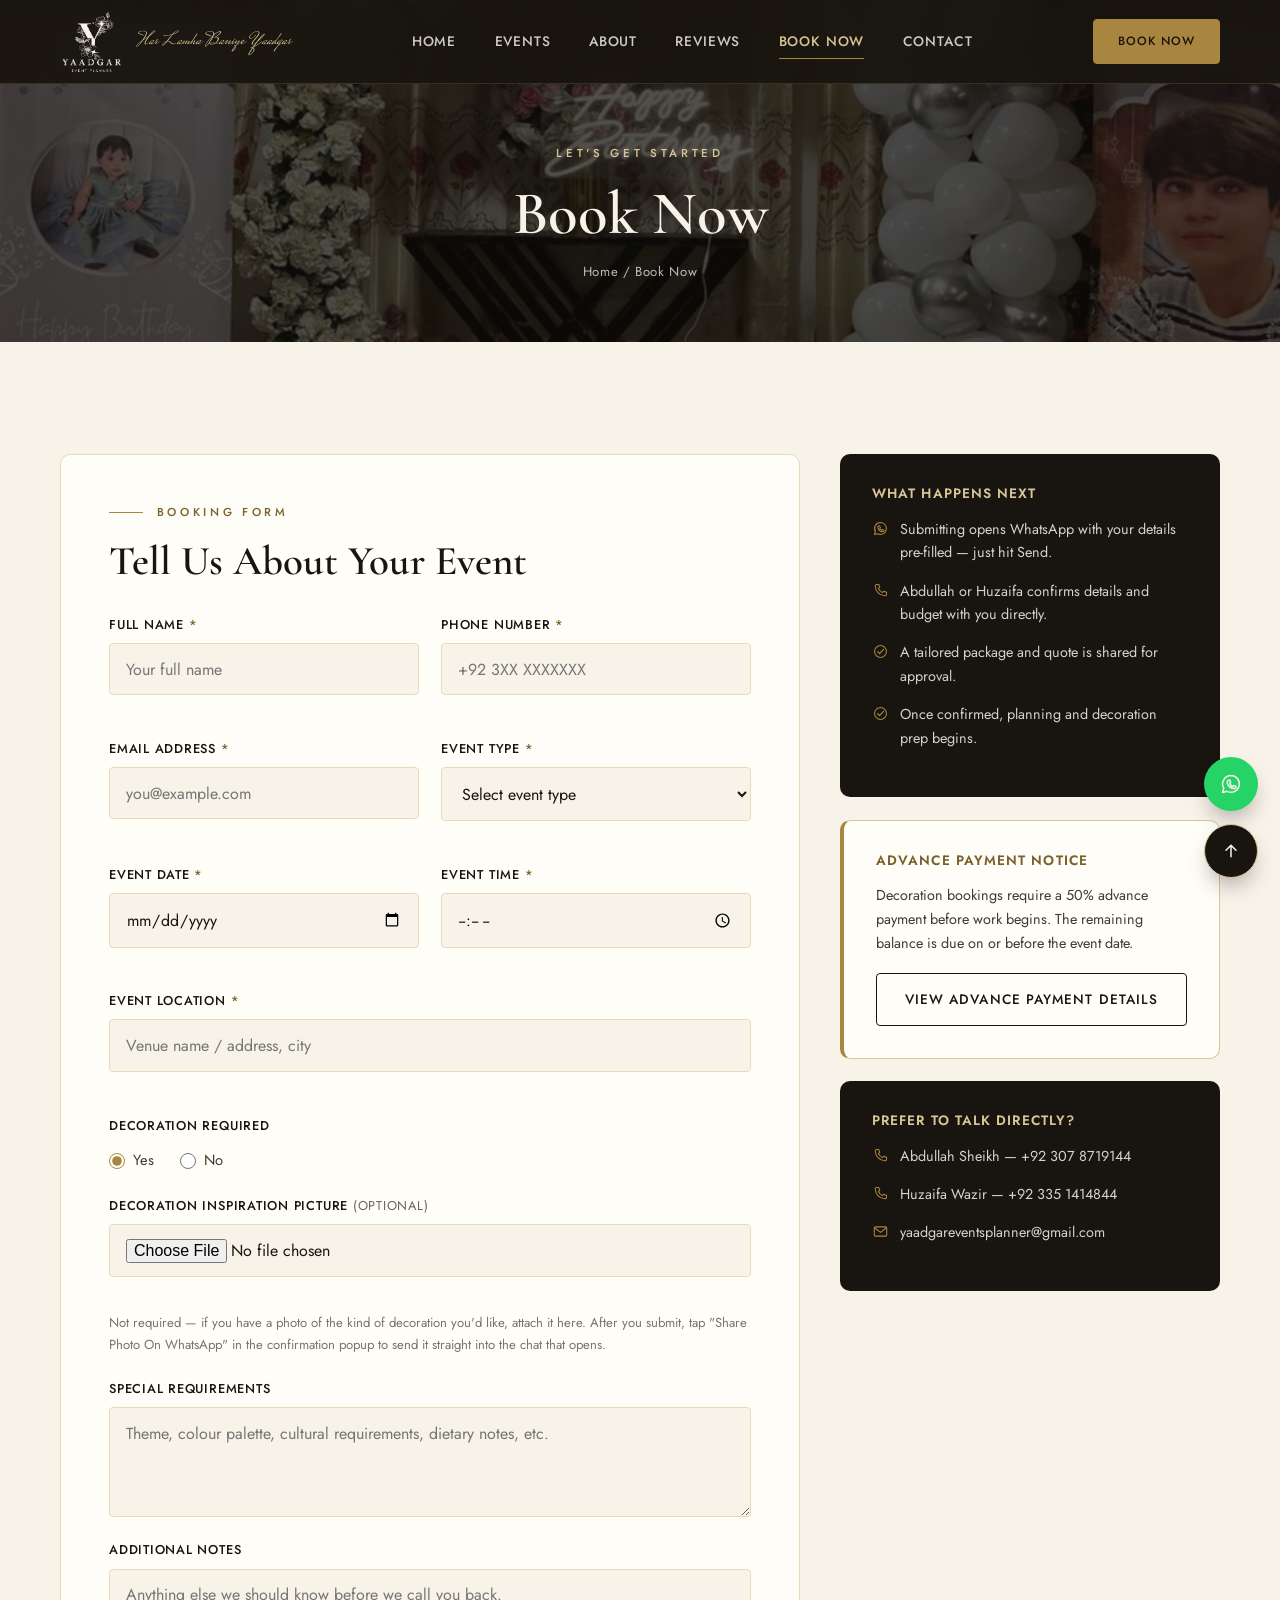
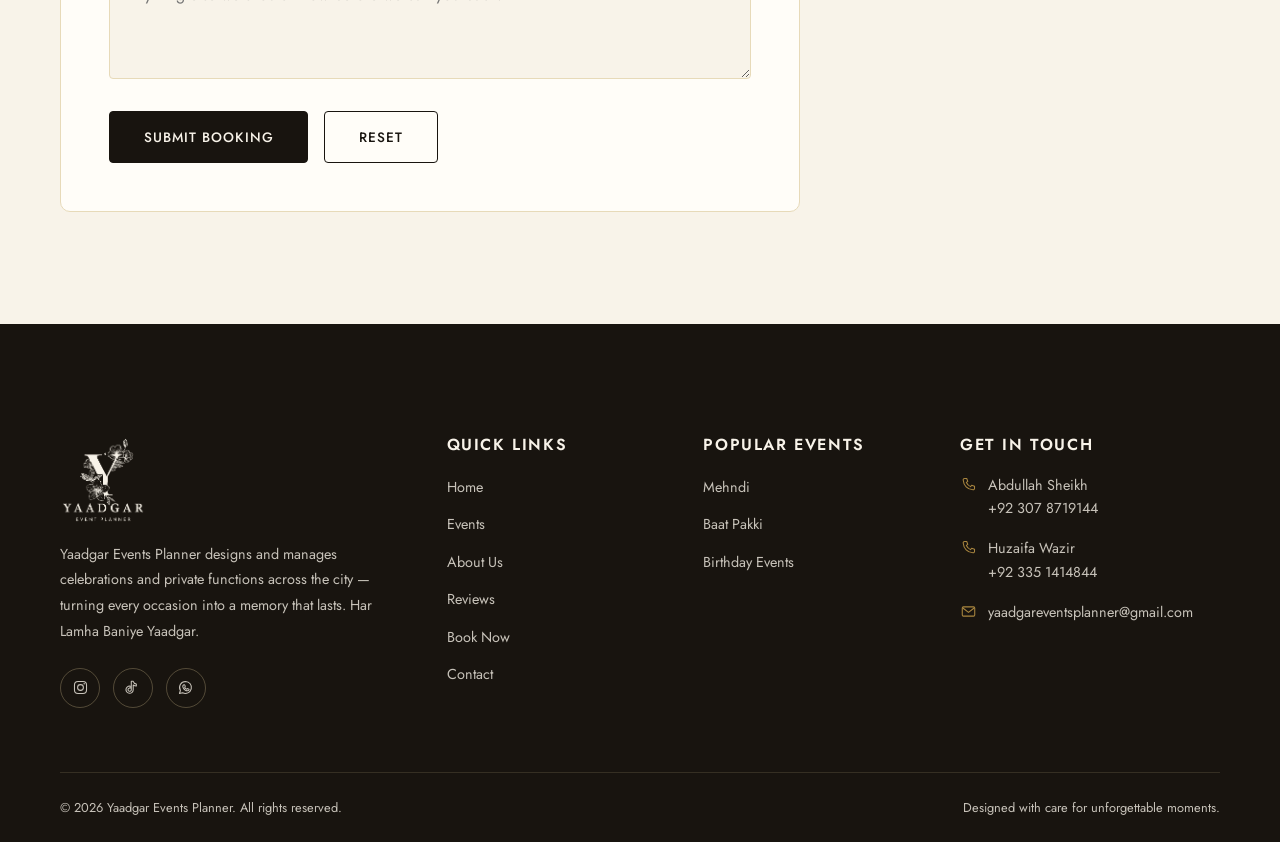
==== commit 4c38afca: "updated" ====
--- a/book.html
+++ b/book.html
@@ -78,11 +78,6 @@
             <span class="error-msg"></span>
           </div>
           <div class="field">
-            <label for="guests">Number Of Guests <span class="req">*</span></label>
-            <input type="number" id="guests" name="guests" min="1" required placeholder="e.g. 150">
-            <span class="error-msg"></span>
-          </div>
-          <div class="field">
             <label>Decoration Required</label>
             <div class="radio-row">
               <label><input type="radio" name="decoration" value="Yes" checked> Yes</label>
@@ -90,15 +85,10 @@
             </div>
           </div>
           <div class="field full">
-            <label for="budget">Budget Range</label>
-            <select id="budget" name="budget">
-              <option value="">Select a budget range</option>
-              <option>Under PKR 100,000</option>
-              <option>PKR 100,000 – 300,000</option>
-              <option>PKR 300,000 – 600,000</option>
-              <option>PKR 600,000 – 1,000,000</option>
-              <option>Above PKR 1,000,000</option>
-            </select>
+            <label for="decorationImage">Decoration Inspiration Picture <span style="font-weight:400;opacity:.65">(optional)</span></label>
+            <input type="file" id="decorationImage" name="decorationImage" accept="image/*">
+            <span class="error-msg"></span>
+            <p style="font-size:.82rem;opacity:.7;margin-top:.4rem">Not required — if you have a photo of the kind of decoration you'd like, attach it here. After you submit, tap "Share Photo On WhatsApp" in the confirmation popup to send it straight into the chat that opens.</p>
           </div>
           <div class="field full">
             <label for="requirements">Special Requirements</label>
@@ -120,8 +110,8 @@
         <div class="aside-card reveal">
           <h4>What Happens Next</h4>
           <ul>
-            <li><svg><use href="#icon-check-circle"/></svg><span>Our team reviews your booking within 24 hours.</span></li>
-            <li><svg><use href="#icon-phone"/></svg><span>Abdullah or Huzaifa calls to confirm details and budget.</span></li>
+            <li><svg><use href="#icon-whatsapp"/></svg><span>Submitting opens WhatsApp with your details pre-filled — just hit Send.</span></li>
+            <li><svg><use href="#icon-phone"/></svg><span>Abdullah or Huzaifa confirms details and budget with you directly.</span></li>
             <li><svg><use href="#icon-check-circle"/></svg><span>A tailored package and quote is shared for approval.</span></li>
             <li><svg><use href="#icon-check-circle"/></svg><span>Once confirmed, planning and decoration prep begins.</span></li>
           </ul>
@@ -152,9 +142,11 @@
   <div class="modal-box">
     <button class="modal-close-x" id="modalCloseX" aria-label="Close"><svg style="width:18px;height:18px"><use href="#icon-close"/></svg></button>
     <div class="modal-check"><svg><use href="#icon-check-circle"/></svg></div>
-    <h3>Booking Received!</h3>
-    <p>Thank you for choosing Yaadgar Events Planner. Our team will review your request and get in touch within 24 hours to confirm details.</p>
+    <h3>Almost Done!</h3>
+    <p>We've opened WhatsApp in a new tab with all your details already typed out — just hit <strong>Send</strong> there to confirm your booking with our team.</p>
+    <p id="shareImageHint" style="display:none;font-size:.85rem;opacity:.75;margin-top:-.8rem;margin-bottom:1.2rem">Attached a decoration photo? Tap below to send it straight into that same chat.</p>
     <div style="display:flex;flex-direction:column;gap:.8rem">
+      <button type="button" class="btn btn-outline" id="shareImageBtn" style="display:none"><svg style="width:16px;height:16px;margin-right:.4rem;vertical-align:-3px"><use href="#icon-whatsapp"/></svg>Share Photo On WhatsApp</button>
       <button class="btn btn-gold" id="proceedAdvanceBtn">Proceed To Advance Payment</button>
       <button class="btn btn-outline" id="modalCloseBtn">Done</button>
     </div>
--- a/css/style.css
+++ b/css/style.css
@@ -531,6 +531,15 @@
 .error-msg{ color:#a4372c; font-size:.78rem; min-height: 1em; }
 .field.error input, .field.error select, .field.error textarea{ border-color:#a4372c; }
 
+/* Star rating input (used on Reviews page) */
+.star-rating{ display:flex; flex-direction:row-reverse; justify-content:flex-end; gap:.3rem; padding-top:.2rem; }
+.star-rating input{ position:absolute; opacity:0; width:0; height:0; }
+.star-rating label{ cursor:pointer; color: var(--sand); transition: color .15s var(--ease); }
+.star-rating label svg{ width:30px; height:30px; display:block; pointer-events:none; }
+.star-rating label:hover, .star-rating label:hover ~ label,
+.star-rating input:checked ~ label{ color: var(--bronze); }
+.star-rating.error label{ color:#a4372c; }
+
 .booking-aside{ position:sticky; top: calc(var(--nav-height) + 20px); display:flex; flex-direction:column; gap:1.4rem; }
 .aside-card{ background: var(--ink); color: var(--cream); border-radius: var(--radius-md); padding: 2rem; }
 .aside-card h4{ color: var(--bronze-light); font-family: var(--font-body); text-transform:uppercase; letter-spacing:.08em; font-size:.85rem; margin-bottom:1rem; }
@@ -540,9 +549,9 @@
 .aside-card.notice h4{ color: var(--bronze-deep); }
 
 /* Modal (booking confirmation) */
-.modal-overlay{ position:fixed; inset:0; background: rgba(12,10,7,.72); z-index:1300; display:none; align-items:center; justify-content:center; padding:1.5rem; }
+.modal-overlay{ position:fixed; inset:0; background: rgba(12,10,7,.72); z-index:1300; display:none; align-items:center; justify-content:center; padding:1.5rem; overflow-y:auto; }
 .modal-overlay.open{ display:flex; }
-.modal-box{ background: var(--paper); max-width: 460px; width:100%; border-radius: var(--radius-md); padding: 2.6rem 2.2rem; text-align:center; position:relative; animation: zoomIn .4s var(--ease); }
+.modal-box{ background: var(--paper); max-width: 460px; width:100%; max-height: calc(100vh - 3rem); overflow-y:auto; border-radius: var(--radius-md); padding: 2.6rem 2.2rem; text-align:center; position:relative; animation: zoomIn .4s var(--ease); }
 .modal-check{ width:70px; height:70px; border-radius:50%; background: var(--bronze); color: var(--paper); display:flex; align-items:center; justify-content:center; margin: 0 auto 1.4rem; }
 .modal-check svg{ width:34px; height:34px; }
 .modal-box h3{ margin-bottom:.7rem; }
